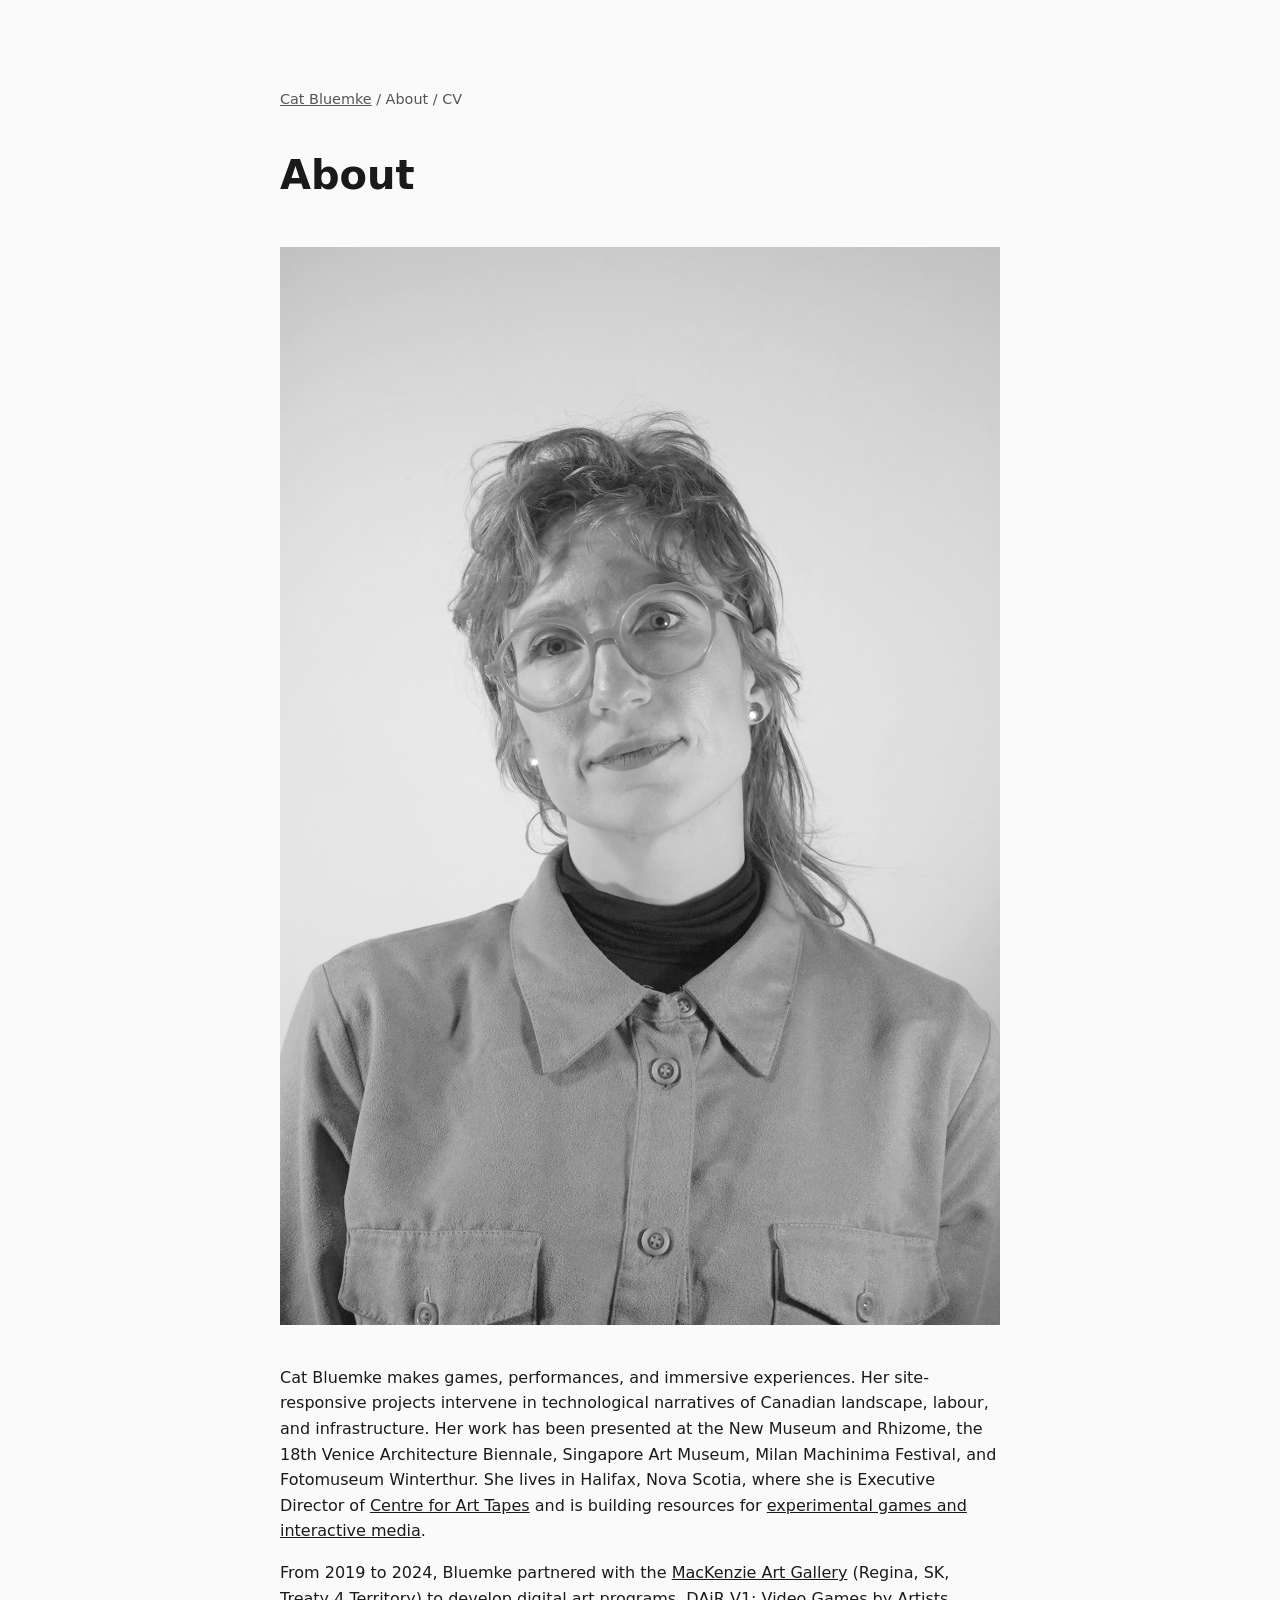
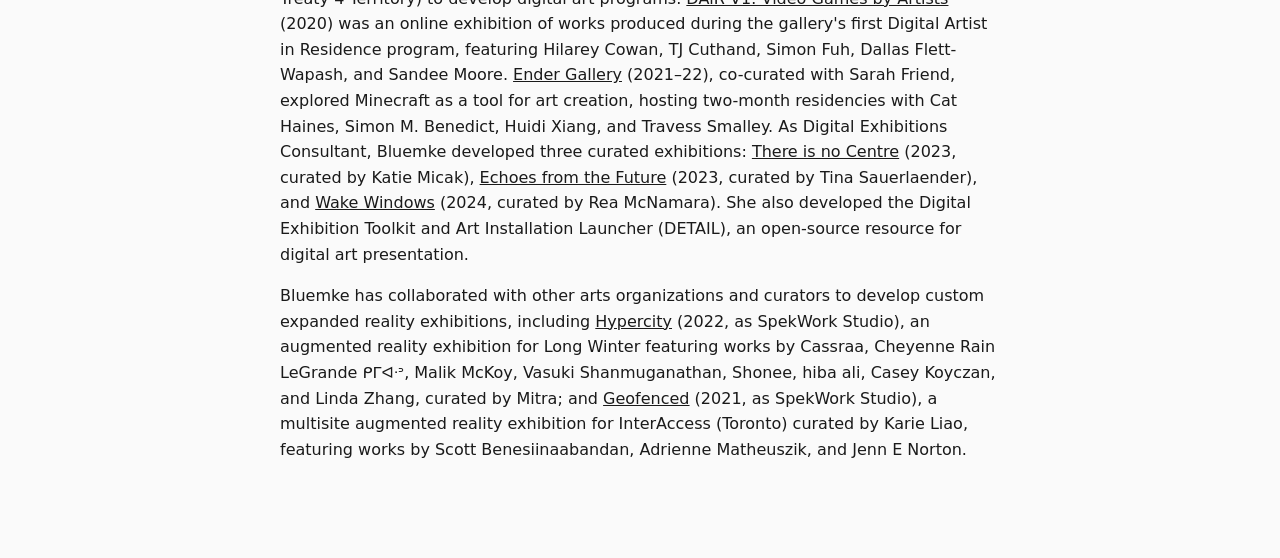
==== about.html @ 0938afe7 "Create about.html" ====
<!DOCTYPE html>
<html lang="en">
<head>
  <meta charset="UTF-8">
  <meta name="viewport" content="width=device-width, initial-scale=1.0">
  <title>About / CV — Cat Bluemke</title>
  <link rel="stylesheet" href="style.css">
</head>
<body>
  <main>
    <nav class="breadcrumb">
      <a href="index.html">Cat Bluemke</a> / About / CV
    </nav>

    <article>
      <header class="project-header">
        <h1>About</h1>
      </header>

      <figure class="headshot">
        <img src="images/headshot-1.jpg" alt="Portrait of Cat Bluemke.">
      </figure>

      <div class="project-text">
        <p>Cat Bluemke makes games, performances, and immersive experiences. Her site-responsive projects intervene in technological narratives of Canadian landscape, labour, and infrastructure. Her work has been presented at the New Museum and Rhizome, the 18th Venice Architecture Biennale, Singapore Art Museum, Milan Machinima Festival, and Fotomuseum Winterthur. She lives in Halifax, Nova Scotia, where she is Executive Director of <a href="https://cfat.ca">Centre for Art Tapes</a> and is building resources for <a href="https://c4art.games">experimental games and interactive media</a>.</p>

        <p>From 2019 to 2024, Bluemke partnered with the <a href="http://mackenzie.art">MacKenzie Art Gallery</a> (Regina, SK, Treaty 4 Territory) to develop digital art programs. <a href="https://mackenzie.art/experience/digital-art-projects/post/dair-v1-video-games-by-artists/">DAiR V1: Video Games by Artists</a> (2020) was an online exhibition of works produced during the gallery's first Digital Artist in Residence program, featuring Hilarey Cowan, TJ Cuthand, Simon Fuh, Dallas Flett-Wapash, and Sandee Moore. <a href="https://ender.gallery/">Ender Gallery</a> (2021–22), co-curated with Sarah Friend, explored Minecraft as a tool for art creation, hosting two-month residencies with Cat Haines, Simon M. Benedict, Huidi Xiang, and Travess Smalley. As Digital Exhibitions Consultant, Bluemke developed three curated exhibitions: <a href="https://mackenzie.art/experience/digital-art-projects/post/there-is-no-centre/">There is no Centre</a> (2023, curated by Katie Micak), <a href="https://mackenzie.art/experience/digital-art-projects/post/echoes-from-the-future/">Echoes from the Future</a> (2023, curated by Tina Sauerlaender), and <a href="https://mackenzie.art/experience/digital-art-projects/post/wake-windows/">Wake Windows</a> (2024, curated by Rea McNamara). She also developed the Digital Exhibition Toolkit and Art Installation Launcher (DETAIL), an open-source resource for digital art presentation.</p>

        <p>Bluemke has collaborated with other arts organizations and curators to develop custom expanded reality exhibitions, including <a href="https://www.torontolongwinter.com/hypercity">Hypercity</a> (2022, as SpekWork Studio), an augmented reality exhibition for Long Winter featuring works by Cassraa, Cheyenne Rain LeGrande ᑭᒥᐊᐧᐣ, Malik McKoy, Vasuki Shanmuganathan, Shonee, hiba ali, Casey Koyczan, and Linda Zhang, curated by Mitra; and <a href="https://www.interaccess.org/events/geofenced-building-and-rebuilding-mixed-realities">Geofenced</a> (2021, as SpekWork Studio), a multisite augmented reality exhibition for InterAccess (Toronto) curated by Karie Liao, featuring works by Scott Benesiinaabandan, Adrienne Matheuszik, and Jenn E Norton.</p>
      </div>

      <h
---- style.css ----
* { box-sizing: border-box; margin: 0; padding: 0; }

body {
  font-family: -apple-system, BlinkMacSystemFont, "Segoe UI", system-ui, sans-serif;
  line-height: 1.6;
  color: #1a1a1a;
  background: #fafafa;
  padding: 2rem 1.5rem;
}

main {
  max-width: 720px;
  margin: 0 auto;
}

h1 {
  font-size: 2rem;
  font-weight: 600;
  margin-bottom: 1.5rem;
}

h2 {
  font-size: 1.25rem;
  font-weight: 600;
  margin-top: 2.5rem;
  margin-bottom: 0.75rem;
}

p {
  margin-bottom: 1rem;
}

nav {
  margin: 1.5rem 0;
  font-size: 0.95rem;
}

ul {
  list-style: none;
}

li {
  margin-bottom: 0.5rem;
}

a {
  color: #1a1a1a;
  text-decoration: underline;
}

a:hover {
  color: #555;
}

footer {
  margin-top: 4rem;
  padding-top: 1.5rem;
  border-top: 1px solid #ddd;
  font-size: 0.9rem;
  color: #555;
}

@media (min-width: 768px) {
  body { padding: 4rem 2rem; }
  h1 { font-size: 2.5rem; }
}

/* Project pages */

.breadcrumb {
  font-size: 0.9rem;
  color: #555;
  margin-bottom: 2rem;
}

.breadcrumb a {
  color: #555;
}

.project-header {
  margin-bottom: 2rem;
}

.project-meta {
  color: #555;
  font-size: 0.95rem;
  margin-top: 0.5rem;
}

.project-text {
  margin: 2rem 0;
}

figure {
  margin: 2.5rem 0;
}

figure img {
  width: 100%;
  height: auto;
  display: block;
}

figcaption {
  font-size: 0.85rem;
  color: #555;
  margin-top: 0.5rem;
  font-style: italic;
}

.page-nav {
  margin-top: 3rem;
  padding-top: 1.5rem;
  border-top: 1px solid #ddd;
  font-size: 0.95rem;
}

/* Projects landing page */

.project-list {
  margin: 2rem 0;
}

.project-list li {
  margin-bottom: 1.5rem;
  padding-bottom: 1.5rem;
  border-bottom: 1px solid #eee;
}

.project-list li:last-child {
  border-bottom: none;
}

.project-list a {
  text-decoration: none;
  color: inherit;
  display: block;
}

.project-list a:hover h2 {
  text-decoration: underline;
}

.project-byline {
  color: #555;
  font-size: 0.95rem;
  margin-top: 0.5rem;
  font-style: italic;
}
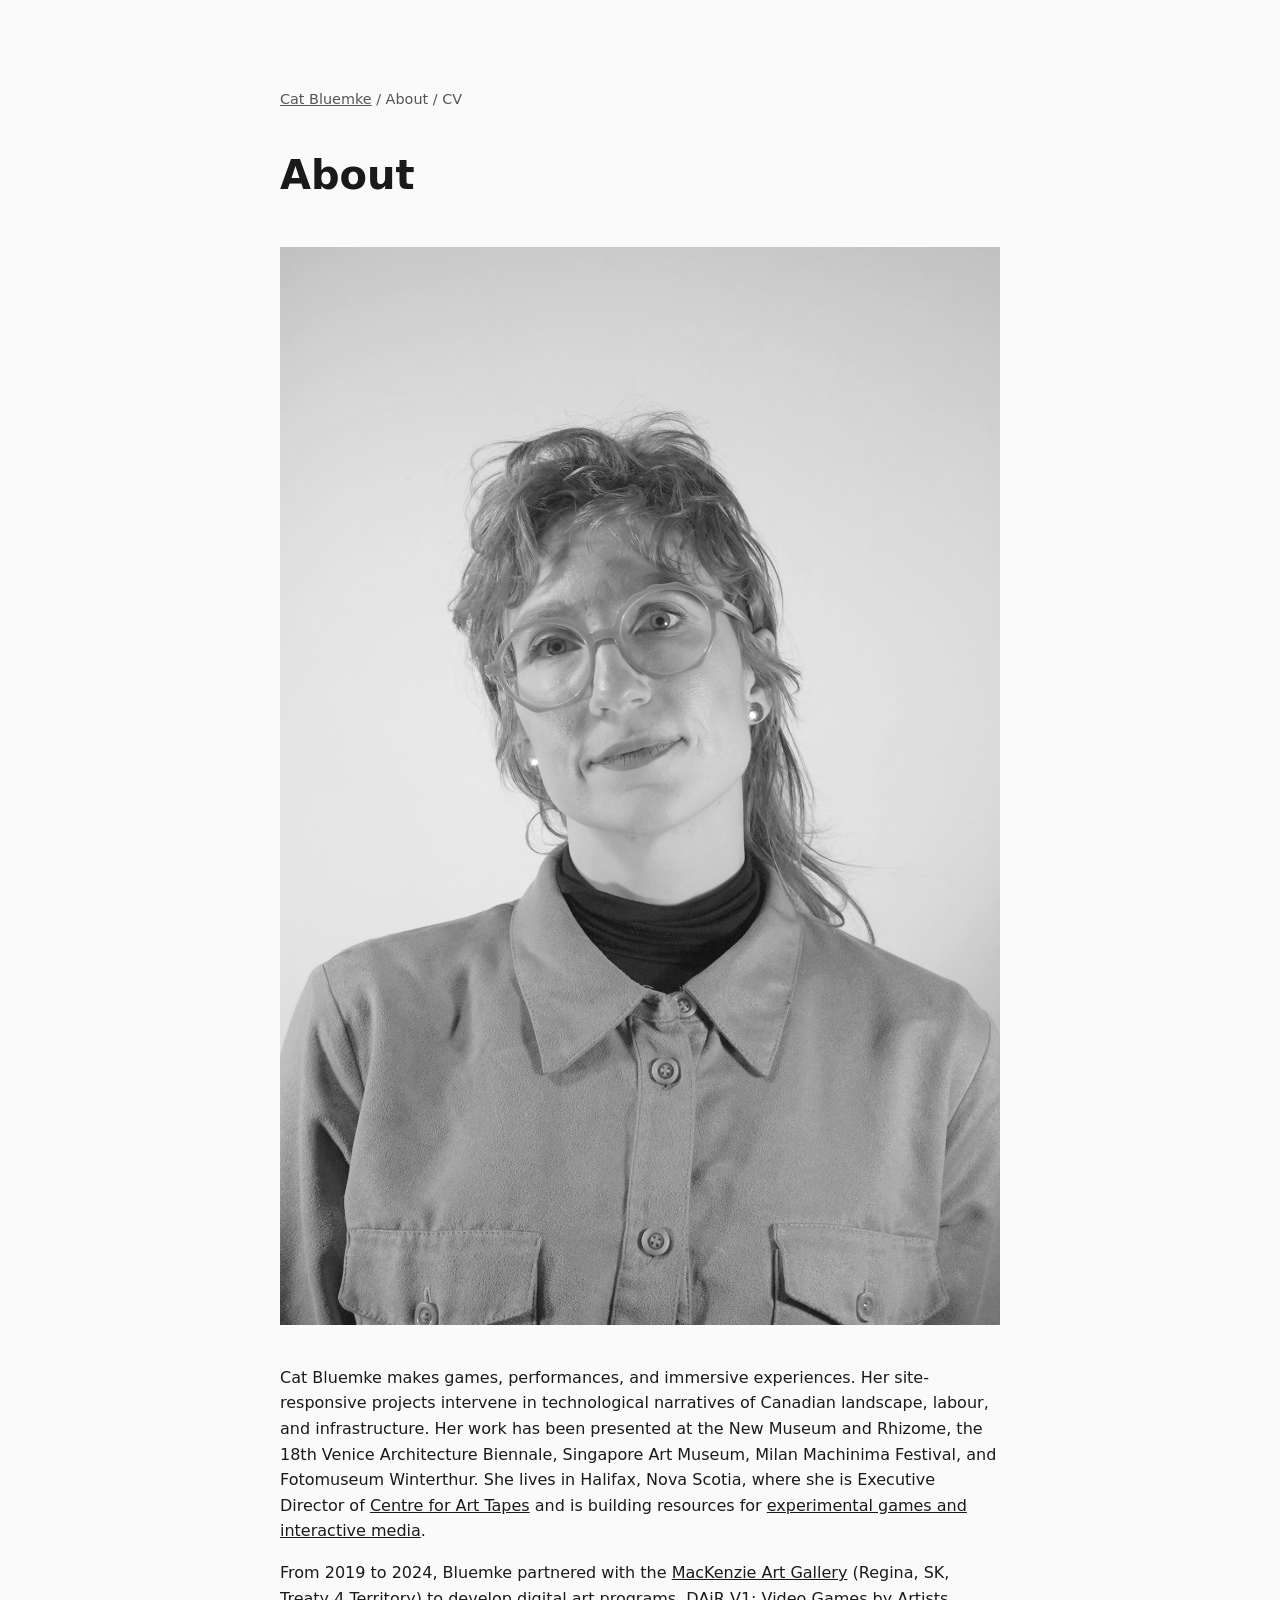
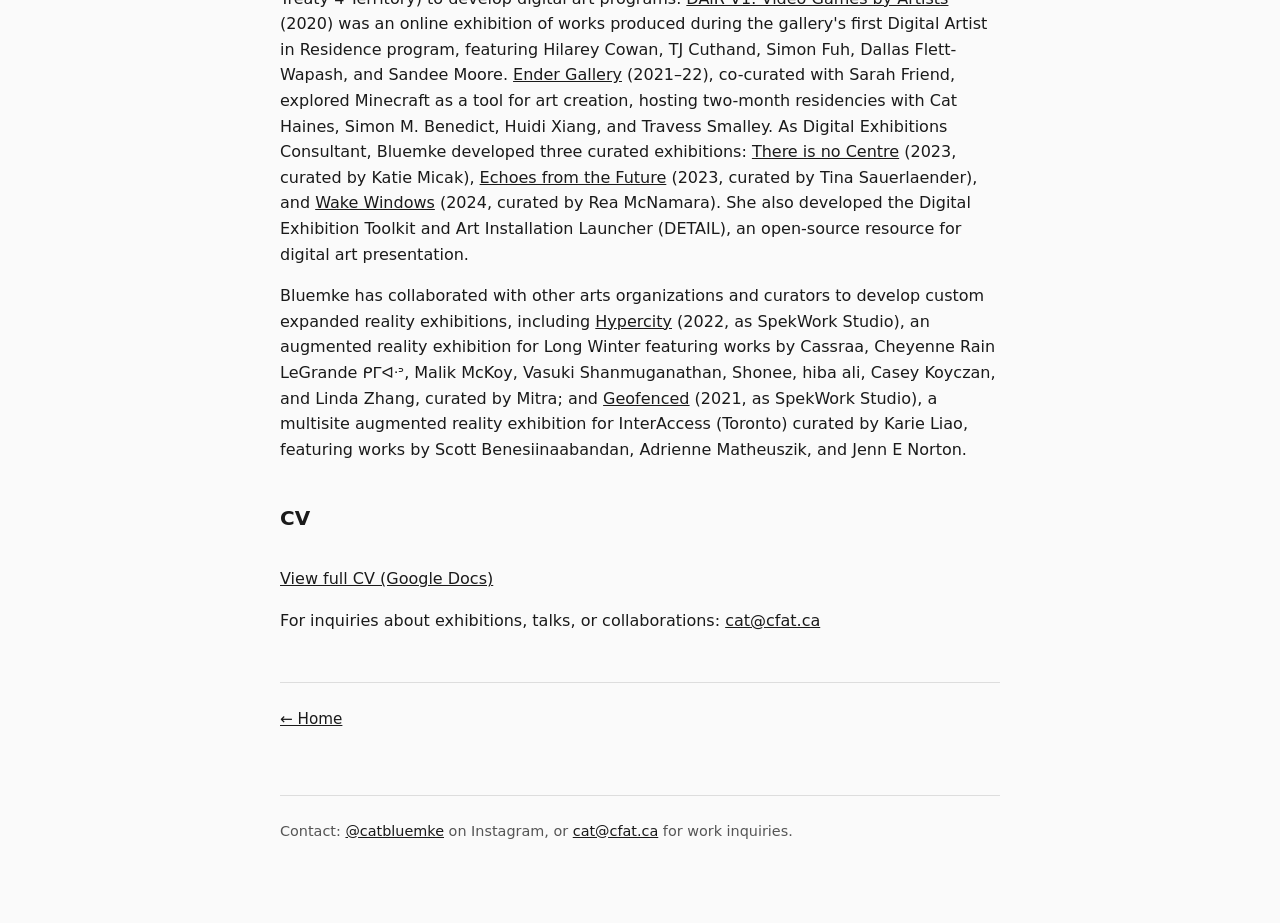
==== commit 8bba4246: "Update about.html update to include cv link" ====
--- a/about.html
+++ b/about.html
@@ -29,4 +29,20 @@
         <p>Bluemke has collaborated with other arts organizations and curators to develop custom expanded reality exhibitions, including <a href="https://www.torontolongwinter.com/hypercity">Hypercity</a> (2022, as SpekWork Studio), an augmented reality exhibition for Long Winter featuring works by Cassraa, Cheyenne Rain LeGrande ᑭᒥᐊᐧᐣ, Malik McKoy, Vasuki Shanmuganathan, Shonee, hiba ali, Casey Koyczan, and Linda Zhang, curated by Mitra; and <a href="https://www.interaccess.org/events/geofenced-building-and-rebuilding-mixed-realities">Geofenced</a> (2021, as SpekWork Studio), a multisite augmented reality exhibition for InterAccess (Toronto) curated by Karie Liao, featuring works by Scott Benesiinaabandan, Adrienne Matheuszik, and Jenn E Norton.</p>
       </div>
 
-      <h
+      <h2>CV</h2>
+      <div class="project-text">
+        <p><a href="https://docs.google.com/document/d/19Dtk7r8w8VZLZ9Disc4JWW-Lcdzw38ETuRRFCLmAiW0/edit?usp=sharing">View full CV (Google Docs)</a></p>
+        <p>For inquiries about exhibitions, talks, or collaborations: <a href="mailto:cat@cfat.ca">cat@cfat.ca</a></p>
+      </div>
+    </article>
+
+    <nav class="page-nav">
+      <a href="index.html">← Home</a>
+    </nav>
+
+    <footer>
+      <p>Contact: <a href="https://instagram.com/catbluemke">@catbluemke</a> on Instagram, or <a href="mailto:cat@cfat.ca">cat@cfat.ca</a> for work inquiries.</p>
+    </footer>
+  </main>
+</body>
+</html>
--- a/style.css
+++ b/style.css
@@ -147,3 +147,37 @@
   margin-top: 0.5rem;
   font-style: italic;
 }
+
+/* News list */
+.news ul {
+  list-style: none;
+  margin: 1rem 0 0;
+}
+
+.news li {
+  display: flex;
+  flex-wrap: wrap;
+  align-items: baseline;
+  gap: 0.5rem 1rem;
+  margin-bottom: 0.75rem;
+  padding-bottom: 0.75rem;
+  border-bottom: 1px solid #eee;
+}
+
+.news li:last-child {
+  border-bottom: none;
+}
+
+.news-date {
+  color: #555;
+  font-size: 0.85rem;
+  font-variant: small-caps;
+  letter-spacing: 0.05em;
+  flex-shrink: 0;
+  min-width: 7rem;
+}
+
+.news-item {
+  flex: 1;
+  min-width: 200px;
+}
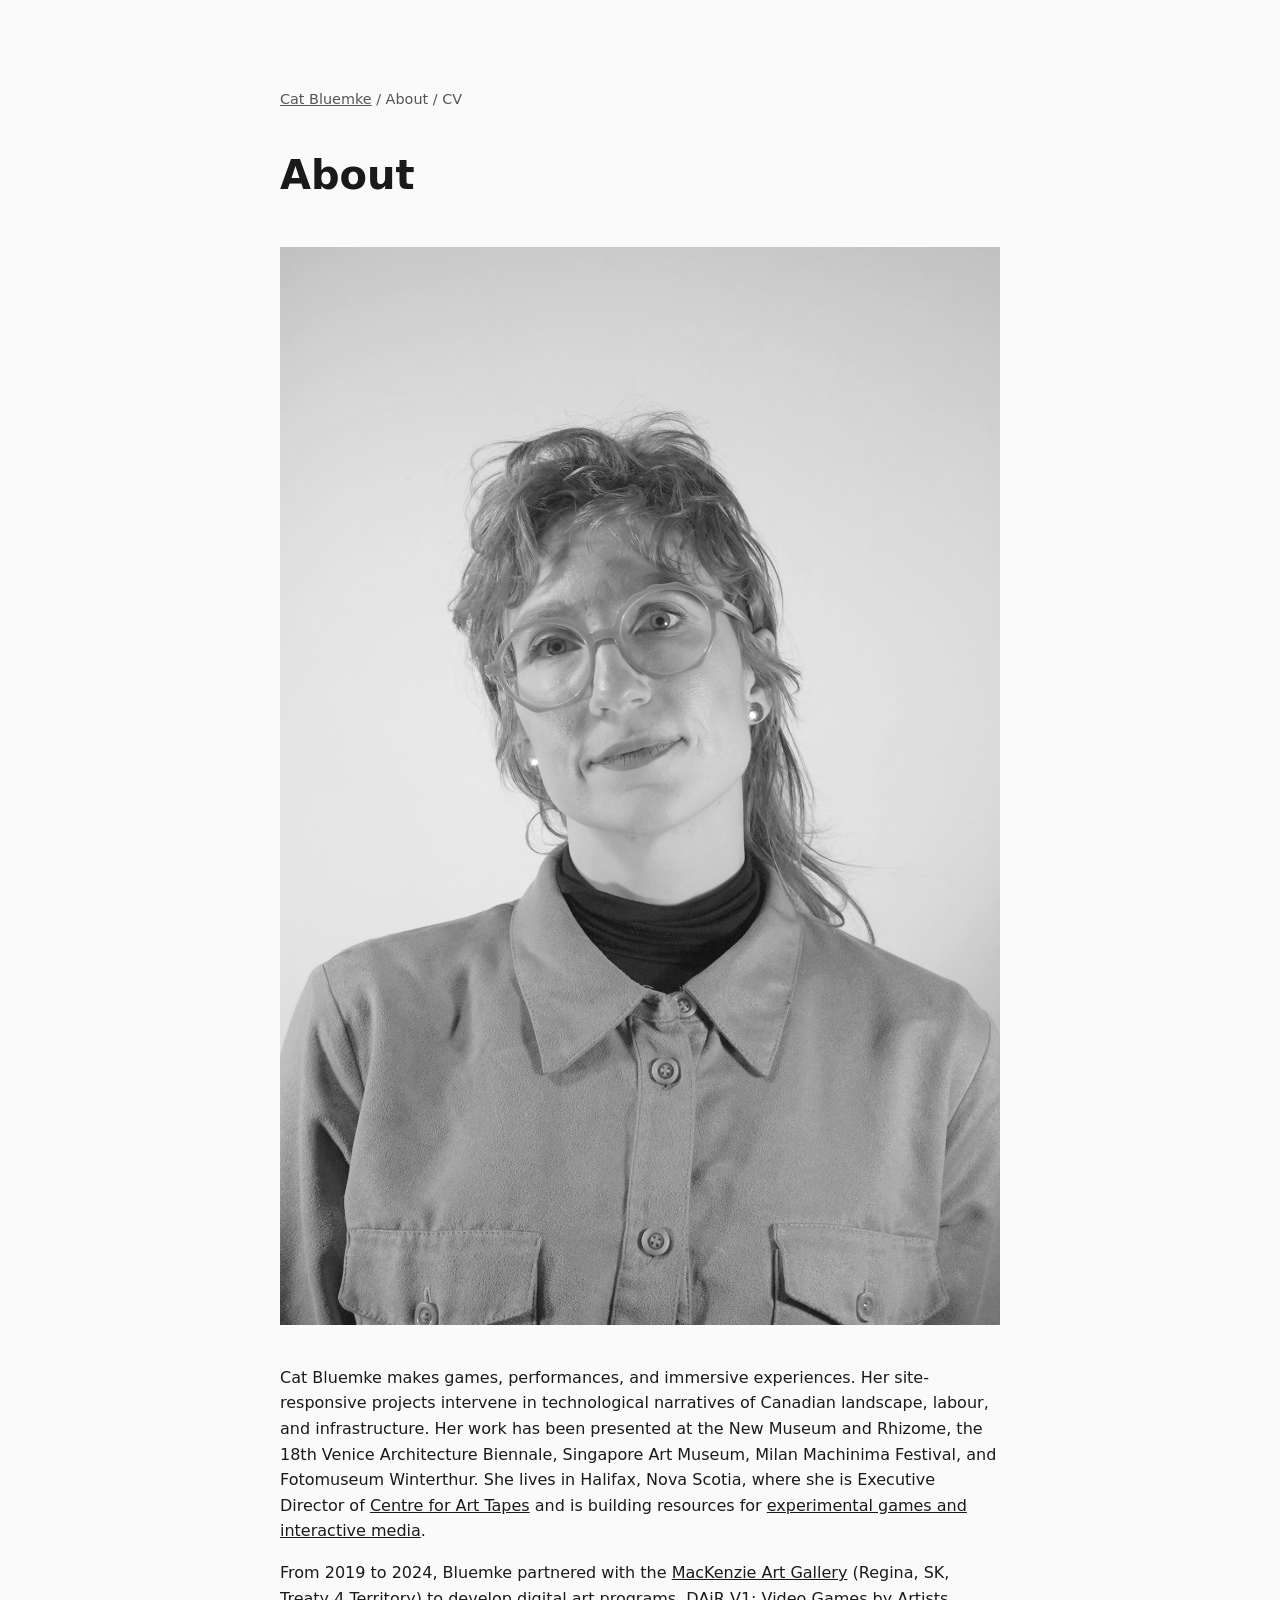
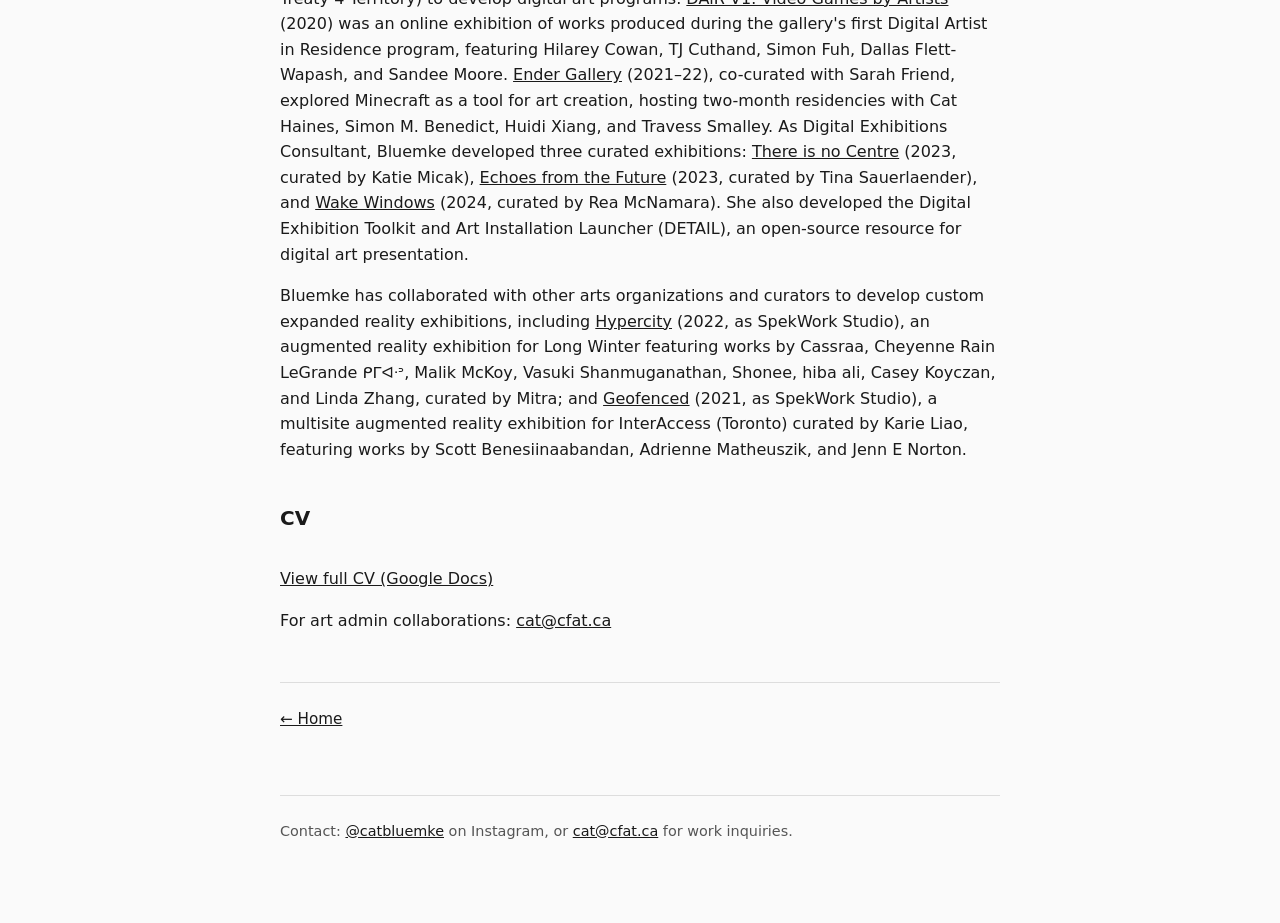
==== commit a2174247: "Update about.html" ====
--- a/about.html
+++ b/about.html
@@ -32,7 +32,7 @@
       <h2>CV</h2>
       <div class="project-text">
         <p><a href="https://docs.google.com/document/d/19Dtk7r8w8VZLZ9Disc4JWW-Lcdzw38ETuRRFCLmAiW0/edit?usp=sharing">View full CV (Google Docs)</a></p>
-        <p>For inquiries about exhibitions, talks, or collaborations: <a href="mailto:cat@cfat.ca">cat@cfat.ca</a></p>
+        <p>For art admin collaborations: <a href="mailto:cat@cfat.ca">cat@cfat.ca</a></p>
       </div>
     </article>
 
